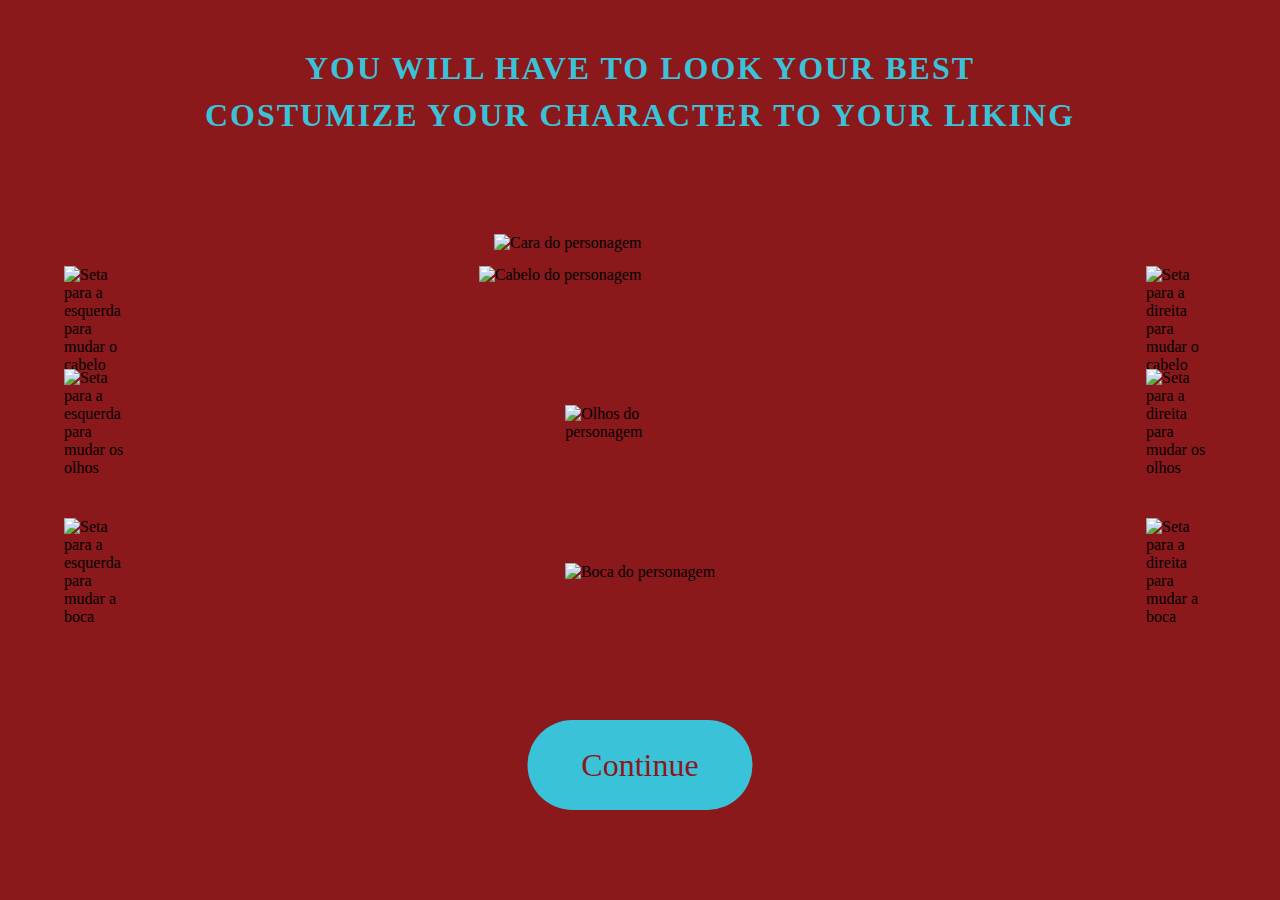
==== characterselection.html @ 5ad42a44 "Add files via upload" ====
<!DOCTYPE html>
<html>

<head>
    <meta charset="utf-8">
    <meta name="viewport" content="width=device-width">
    <title>You and the Chocolate Factory</title>
    <link rel="stylesheet" type="text/css" href="geral.css">
    <link rel="stylesheet" type="text/css" href="characterselection.css">
</head>

<body>
    <div class="corpo_costumizar">
        <div class="titulo">
            <h1> YOU WILL HAVE TO LOOK YOUR BEST</h1>
            <h1> COSTUMIZE YOUR CHARACTER TO YOUR LIKING </h1>
        </div>

        <div class="escolher_elementos">
            <img src="/images/cara.png" class="static" alt="Cara do personagem" id="escolher_cara">
            <div class="escolher_elementos1">
                <div class="escolher_cabelo chose">
                    <img src="/images/setal.png" class="static arrow" id="left_hair"
                        alt="Seta para a esquerda para mudar o cabelo">
                    <img src="/images/hair1.png" class="static" id="hair" alt="Cabelo do personagem">
                    <img src="/images/setad.png" class="static arrow" id="right_hair"
                        alt="Seta para a direita para mudar o cabelo">
                </div>

                <div class="escolher_olhos chose">
                    <img src="/images/setal.png" class="static arrow" id="left_eyes"
                        alt="Seta para a esquerda para mudar os olhos">
                    <img src="/images/eyes1.png" class="static" id="eyes" alt="Olhos do personagem">
                    <img src="/images/setad.png" class="static arrow" id="right_eyes"
                        alt="Seta para a direita para mudar os olhos">
                </div>

                <div class="escolher_boca chose">
                    <img src="/images/setal.png" class="static arrow" id="left_mouth"
                        alt="Seta para a esquerda para mudar a boca">
                    <img src="/images/mouth1.png" class="static" id="mouth" alt="Boca do personagem">
                    <img src="/images/setad.png" class="static arrow" id="right_mouth"
                        alt="Seta para a direita para mudar a boca">
                </div>
            </div>
        </div>
        <a href="openticket.html">
            <button id="botao_costumize">Continue</button>
        </a>
    </div>
</body>
<script src="./script.js"></script>
<script src="./characterselection.js"></script>
<script src="./navbar.js"></script>

</html>
---- geral.css ----
@font-face {
    font-family: Laughter;
    src: url(/fonts/LAUGHTER.otf);
}

html {
    font-family: Laughter;
}

.hidden {
    display: none;
}

.x,
.btn {
    cursor: pointer;
}

* {
    margin: 0px;
    overflow-x: hidden;
    overflow-y: hidden;
    user-select: none;
}

.bg {
    width: 100%;
    position: absolute;
    bottom: 0;
    left: 0;
    z-index: -1;
    filter: blur(3px);
}

.popup {
    width: 40%;
    height: auto;
    position: absolute;
    left: 50%;
    top: 50%;
    transform: translate(-50%, -50%);
}

.btn {
    position: absolute;
    left: 61%;
    bottom: 19%;
    transform: translate(-50%, 50%);
    width: 25vh;
    height: 8vh;
    border-radius: 0.5em;
    font-size: 2em;
    background-color: #ed1c24;
    color: #ffffff;
    border: none;
    font-family: Laughter;
}

.btn:hover {
    cursor: pointer;
    color: #ed1c24;
    background-color: #ffffff;
    border: 5px solid #ed1c24;
}

.x {
    width: 4%;
    height: auto;
    position: absolute;
    left: 66%;
    bottom: 82%;
    transform: translate(-50%, 50%);
}

.blur {
    filter: blur(8px);
}
---- characterselection.css ----
body {
    background-color: #8b181b;
}

.corpo_costumizar {
    margin: 50px;
    display: flex;
    flex-direction: column;
    align-items: center;
    gap: 100px;
    overflow: visible;
}

.titulo {
    display: flex;
    flex-direction: column;
    gap: 10px;
    align-items: center;
    color: #3ac3d8;
    letter-spacing: 2px;
}

.escolher_elementos {
    width: 90%;
    display: flex;
    flex-direction: column;
    align-items: center;
    margin: 0px 100px;

    gap: 0px;
    overflow: visible;
}

.escolher_elementos1 {
    width: 90%;
    display: flex;
    flex-direction: column;
    align-items: center;
    position: absolute;
    bottom: 40%;
    overflow: visible;
}

.escolher_cabelo {
    height: 400px;
    align-items: flex-start;
    position: relative;
    top: 38vh;
    overflow: visible;

}

#left_hair {
    width: 70px;
    height: auto;
}

#right_hair {
    width: 70px;
    height: auto;
}

#hair {
    width: 28%;
}

.escolher_olhos {
    align-items: center;
    position: relative;
    top: 5vh;
    overflow: visible;

}

#eyes {
    width: 13%;
}

#left_eyes {
    width: 70px;
    height: auto;
}

#right_eyes {
    width: 70px;
    height: auto;
}

.escolher_boca {
    align-items: center;
    position: relative;
    top: 9.5vh;
    overflow: visible;

}

#left_mouth {
    width: 70px;
    height: auto;
}

#right_mouth {
    width: 70px;
    height: auto;
}

#botao_costumize {
    width: 25vh;
    height: 10vh;
    border-radius: 4em;
    font-size: 2em;
    background-color: #3ac3d8;
    color: #8b181b;
    border: none;
    font-family: Laughter;
    position: absolute;
    bottom: 10%;
    left: 50%;
    transform: translate(-50%);
}


#botao_costumize:hover {
    color: #3ac3d8;
    background-color: #8b181b;
    border: 5px solid #3ac3d8;
    cursor: pointer;
}

.chose {
    width: 100%;
    display: flex;
    justify-content: space-between;
    flex-direction: row;
}

.arrow {
    cursor: pointer;
}

#escolher_cara {
    width: 27.5%;
}
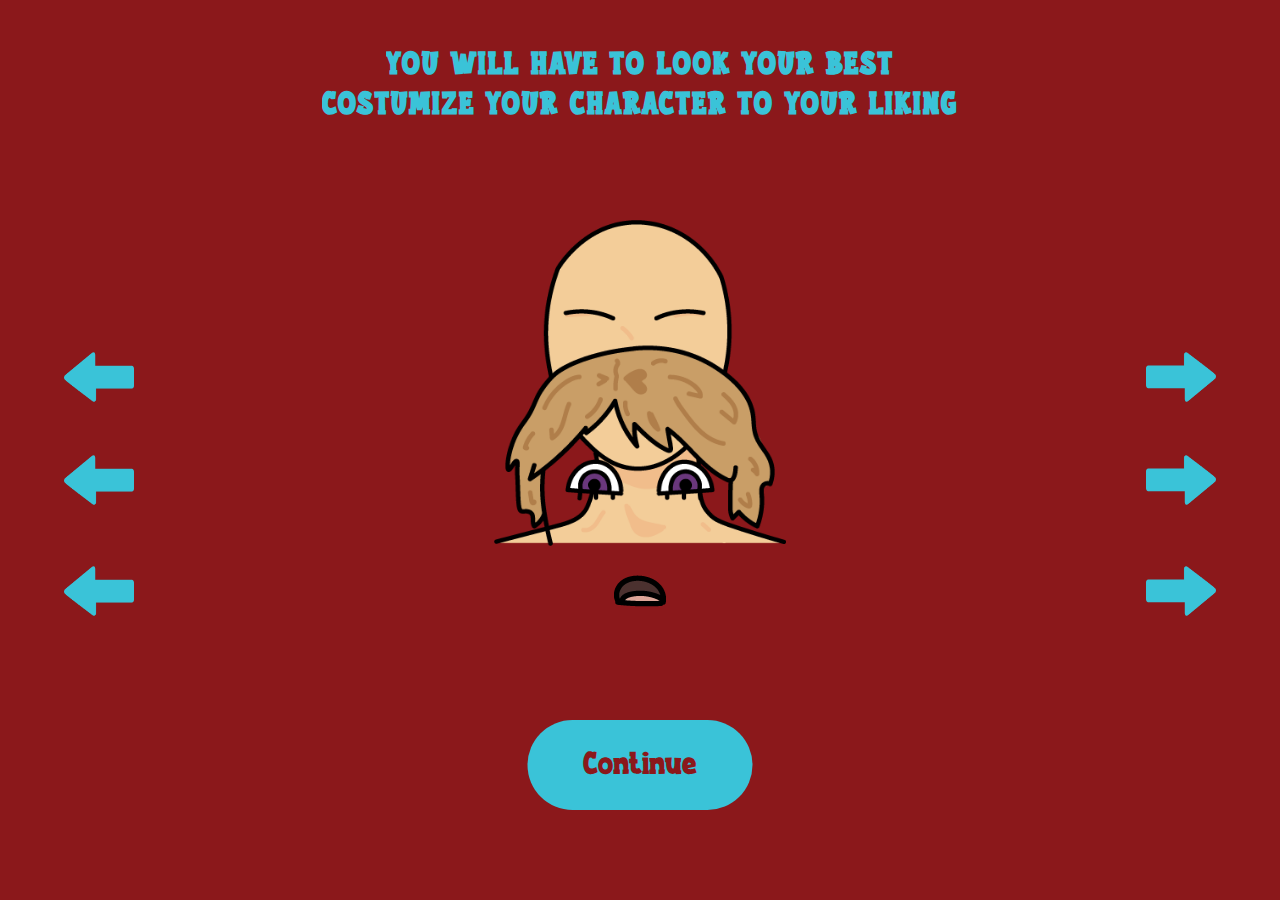
==== commit bcfa5e01: "Links corrigidos" ====
--- a/characterselection.html
+++ b/characterselection.html
@@ -17,29 +17,29 @@
         </div>
 
         <div class="escolher_elementos">
-            <img src="/images/cara.png" class="static" alt="Cara do personagem" id="escolher_cara">
+            <img src="./images/cara.png" class="static" alt="Cara do personagem" id="escolher_cara">
             <div class="escolher_elementos1">
                 <div class="escolher_cabelo chose">
-                    <img src="/images/setal.png" class="static arrow" id="left_hair"
+                    <img src="./images/setal.png" class="static arrow" id="left_hair"
                         alt="Seta para a esquerda para mudar o cabelo">
-                    <img src="/images/hair1.png" class="static" id="hair" alt="Cabelo do personagem">
-                    <img src="/images/setad.png" class="static arrow" id="right_hair"
+                    <img src="./images/hair1.png" class="static" id="hair" alt="Cabelo do personagem">
+                    <img src="./images/setad.png" class="static arrow" id="right_hair"
                         alt="Seta para a direita para mudar o cabelo">
                 </div>
 
                 <div class="escolher_olhos chose">
-                    <img src="/images/setal.png" class="static arrow" id="left_eyes"
+                    <img src="./images/setal.png" class="static arrow" id="left_eyes"
                         alt="Seta para a esquerda para mudar os olhos">
-                    <img src="/images/eyes1.png" class="static" id="eyes" alt="Olhos do personagem">
-                    <img src="/images/setad.png" class="static arrow" id="right_eyes"
+                    <img src="./images/eyes1.png" class="static" id="eyes" alt="Olhos do personagem">
+                    <img src="./images/setad.png" class="static arrow" id="right_eyes"
                         alt="Seta para a direita para mudar os olhos">
                 </div>
 
                 <div class="escolher_boca chose">
-                    <img src="/images/setal.png" class="static arrow" id="left_mouth"
+                    <img src="./images/setal.png" class="static arrow" id="left_mouth"
                         alt="Seta para a esquerda para mudar a boca">
-                    <img src="/images/mouth1.png" class="static" id="mouth" alt="Boca do personagem">
-                    <img src="/images/setad.png" class="static arrow" id="right_mouth"
+                    <img src="./images/mouth1.png" class="static" id="mouth" alt="Boca do personagem">
+                    <img src="./images/setad.png" class="static arrow" id="right_mouth"
                         alt="Seta para a direita para mudar a boca">
                 </div>
             </div>
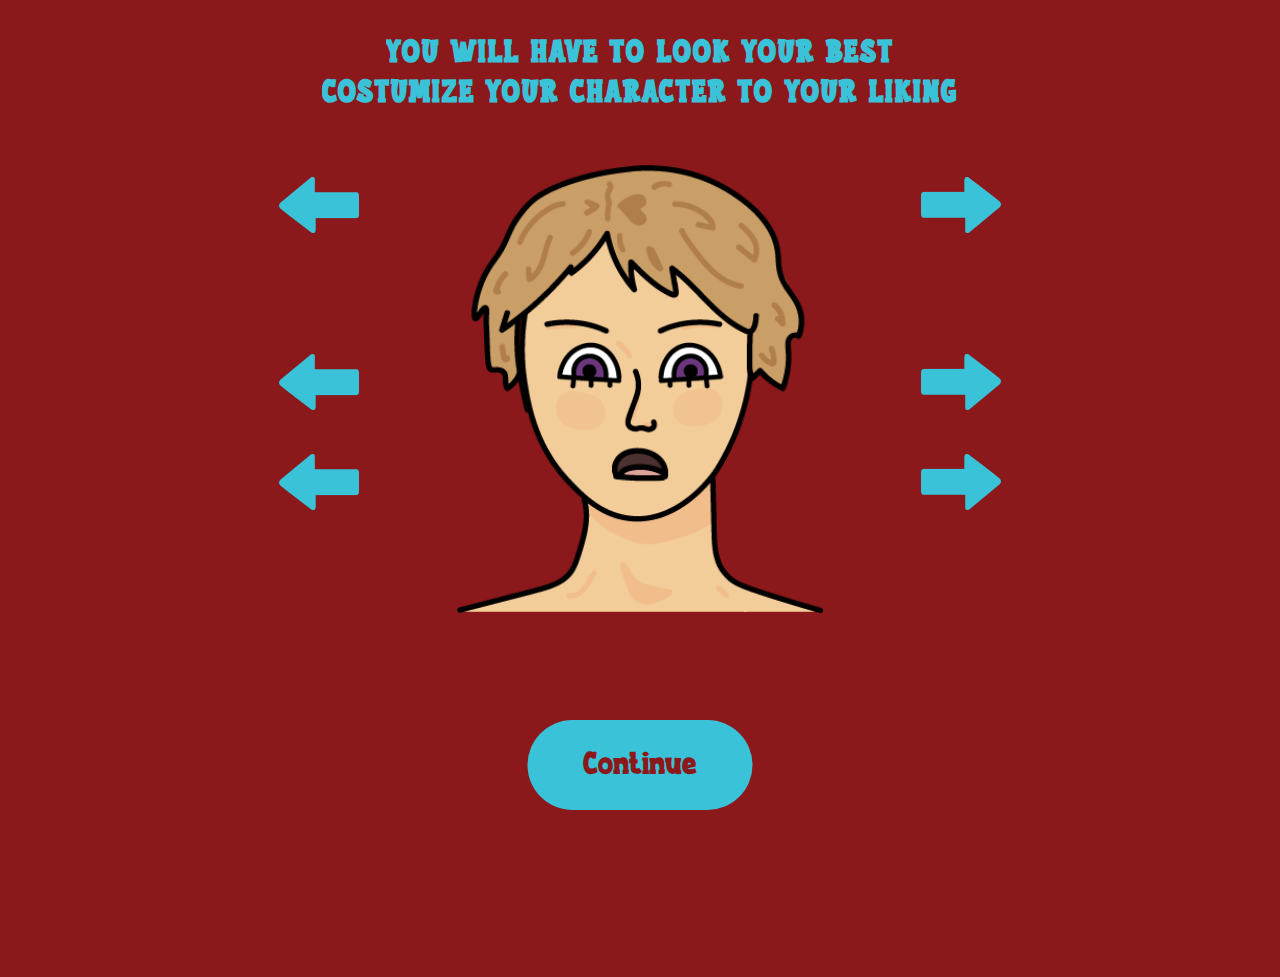
==== commit 7115c65b: "Responsivo" ====
--- a/characterselection.html
+++ b/characterselection.html
@@ -18,7 +18,6 @@
 
         <div class="escolher_elementos">
             <img src="./images/cara.png" class="static" alt="Cara do personagem" id="escolher_cara">
-            <div class="escolher_elementos1">
                 <div class="escolher_cabelo chose">
                     <img src="./images/setal.png" class="static arrow" id="left_hair"
                         alt="Seta para a esquerda para mudar o cabelo">
@@ -42,9 +41,8 @@
                     <img src="./images/setad.png" class="static arrow" id="right_mouth"
                         alt="Seta para a direita para mudar a boca">
                 </div>
-            </div>
         </div>
-        <a href="openticket.html">
+        <a href="openticket.html" id="botaodenext">
             <button id="botao_costumize">Continue</button>
         </a>
     </div>
--- a/geral.css
+++ b/geral.css
@@ -1,6 +1,6 @@
 @font-face {
     font-family: Laughter;
-    src: url(/fonts/LAUGHTER.otf);
+    src: url(./fonts/LAUGHTER.otf);
 }
 
 html {
@@ -29,7 +29,7 @@
     bottom: 0;
     left: 0;
     z-index: -1;
-    filter: blur(3px);
+    filter: blur(1px);
 }
 
 .popup {
@@ -74,4 +74,12 @@
 
 .blur {
     filter: blur(8px);
+}
+
+.obj {
+    filter: drop-shadow(0 0 10px white);
+}
+
+.obj:hover {
+    filter: drop-shadow(0 0 30px white);
 }--- a/characterselection.css
+++ b/characterselection.css
@@ -3,12 +3,13 @@
 }
 
 .corpo_costumizar {
-    margin: 50px;
+    padding: 3%;
     display: flex;
     flex-direction: column;
     align-items: center;
     gap: 100px;
     overflow: visible;
+    height: 100vh;
 }
 
 .titulo {
@@ -18,89 +19,57 @@
     align-items: center;
     color: #3ac3d8;
     letter-spacing: 2px;
+    overflow: visible;
 }
 
 .escolher_elementos {
-    width: 90%;
+    width: 100%;
     display: flex;
     flex-direction: column;
     align-items: center;
-    margin: 0px 100px;
+    gap: 0px;
+    overflow: visible;  
+    position: relative;
+}
 
-    gap: 0px;
+.escolher_cabelo {
+    align-items: flex-start;
+    position: absolute;
+    top: -4.8vh;
     overflow: visible;
 }
 
-.escolher_elementos1 {
-    width: 90%;
-    display: flex;
-    flex-direction: column;
-    align-items: center;
+#hair {
+    height: 50vh;
+    width: auto;
+}
+
+.escolher_olhos {
+    align-items: flex-start;
     position: absolute;
-    bottom: 40%;
+    top: 14.8vh;
     overflow: visible;
 }
 
-.escolher_cabelo {
-    height: 400px;
-    align-items: flex-start;
-    position: relative;
-    top: 38vh;
-    overflow: visible;
-
-}
-
-#left_hair {
-    width: 70px;
-    height: auto;
-}
-
-#right_hair {
-    width: 70px;
-    height: auto;
-}
-
-#hair {
-    width: 28%;
-}
-
-.escolher_olhos {
-    align-items: center;
-    position: relative;
-    top: 5vh;
-    overflow: visible;
-
-}
-
 #eyes {
-    width: 13%;
-}
-
-#left_eyes {
-    width: 70px;
-    height: auto;
-}
-
-#right_eyes {
-    width: 70px;
-    height: auto;
+    height: 5.3vh;
+    width: auto;
 }
 
 .escolher_boca {
-    align-items: center;
-    position: relative;
-    top: 9.5vh;
+    align-items: flex-start;
+    position: absolute;
+    top: 26vh;
     overflow: visible;
-
 }
 
-#left_mouth {
-    width: 70px;
-    height: auto;
+#mouth {
+    height: 5vh;
+    width: auto;
 }
 
-#right_mouth {
-    width: 70px;
+#right_mouth, #left_mouth, #right_eyes, #left_eyes, #left_hair, #right_hair {
+    width: 80px;
     height: auto;
 }
 
@@ -128,7 +97,7 @@
 }
 
 .chose {
-    width: 100%;
+    width: 60%;
     display: flex;
     justify-content: space-between;
     flex-direction: row;
@@ -139,5 +108,6 @@
 }
 
 #escolher_cara {
-    width: 27.5%;
+    height: 45vh;
+    width: auto;
 }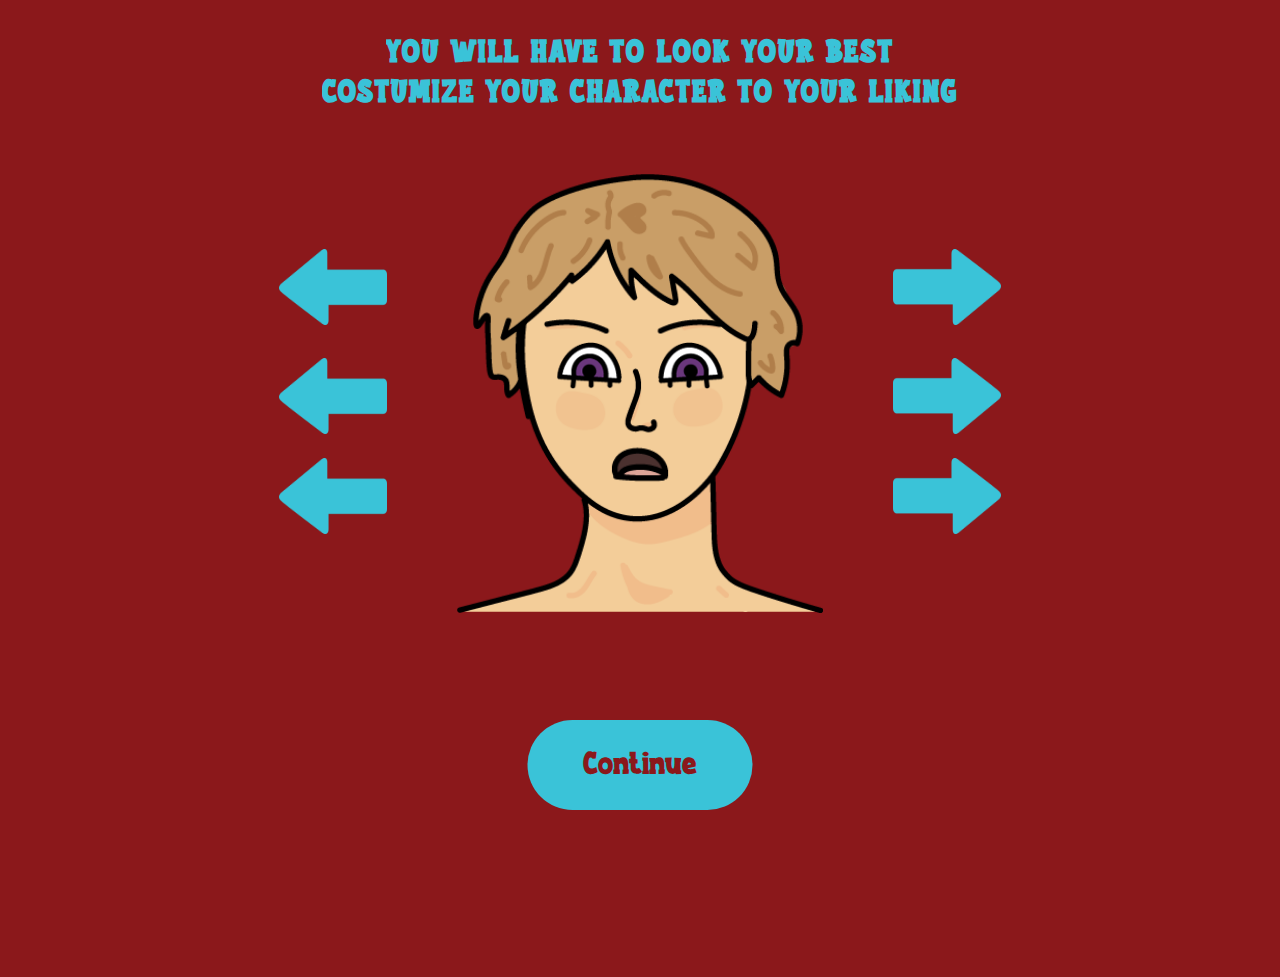
==== commit 45e644cf: "navbar e character selection" ====
--- a/characterselection.html
+++ b/characterselection.html
@@ -10,6 +10,7 @@
 </head>
 
 <body>
+    <nav id="navbar"></nav>
     <div class="corpo_costumizar">
         <div class="titulo">
             <h1> YOU WILL HAVE TO LOOK YOUR BEST</h1>
@@ -21,7 +22,7 @@
                 <div class="escolher_cabelo chose">
                     <img src="./images/setal.png" class="static arrow" id="left_hair"
                         alt="Seta para a esquerda para mudar o cabelo">
-                    <img src="./images/hair1.png" class="static" id="hair" alt="Cabelo do personagem">
+                    <img class="static" id="hair" alt="Cabelo do personagem">
                     <img src="./images/setad.png" class="static arrow" id="right_hair"
                         alt="Seta para a direita para mudar o cabelo">
                 </div>
@@ -29,7 +30,7 @@
                 <div class="escolher_olhos chose">
                     <img src="./images/setal.png" class="static arrow" id="left_eyes"
                         alt="Seta para a esquerda para mudar os olhos">
-                    <img src="./images/eyes1.png" class="static" id="eyes" alt="Olhos do personagem">
+                    <img class="static" id="eyes" alt="Olhos do personagem">
                     <img src="./images/setad.png" class="static arrow" id="right_eyes"
                         alt="Seta para a direita para mudar os olhos">
                 </div>
@@ -37,7 +38,7 @@
                 <div class="escolher_boca chose">
                     <img src="./images/setal.png" class="static arrow" id="left_mouth"
                         alt="Seta para a esquerda para mudar a boca">
-                    <img src="./images/mouth1.png" class="static" id="mouth" alt="Boca do personagem">
+                    <img class="static" id="mouth" alt="Boca do personagem">
                     <img src="./images/setad.png" class="static arrow" id="right_mouth"
                         alt="Seta para a direita para mudar a boca">
                 </div>
--- a/characterselection.css
+++ b/characterselection.css
@@ -32,23 +32,31 @@
     position: relative;
 }
 
+#escolher_cara {
+    height: 45vh;
+    width: auto;
+}
+
+.chose {
+    width: 60%;
+    display: flex;
+    justify-content: space-between;
+    flex-direction: row;
+}
+
 .escolher_cabelo {
-    align-items: flex-start;
     position: absolute;
-    top: -4.8vh;
-    overflow: visible;
+    top: -3.8vh;
 }
 
 #hair {
-    height: 50vh;
+    height: 49.5vh;
     width: auto;
 }
 
 .escolher_olhos {
-    align-items: flex-start;
     position: absolute;
     top: 14.8vh;
-    overflow: visible;
 }
 
 #eyes {
@@ -57,10 +65,8 @@
 }
 
 .escolher_boca {
-    align-items: flex-start;
     position: absolute;
     top: 26vh;
-    overflow: visible;
 }
 
 #mouth {
@@ -68,9 +74,14 @@
     width: auto;
 }
 
-#right_mouth, #left_mouth, #right_eyes, #left_eyes, #left_hair, #right_hair {
-    width: 80px;
-    height: auto;
+.arrow {
+    height: 12vh;
+    width: auto;
+    cursor: pointer;
+}
+
+#left_hair, #right_hair {
+    padding-top: 6.5vh;
 }
 
 #botao_costumize {
@@ -96,18 +107,6 @@
     cursor: pointer;
 }
 
-.chose {
-    width: 60%;
-    display: flex;
-    justify-content: space-between;
-    flex-direction: row;
-}
-
-.arrow {
-    cursor: pointer;
-}
-
-#escolher_cara {
-    height: 45vh;
-    width: auto;
+#navbar {
+    display: none;
 }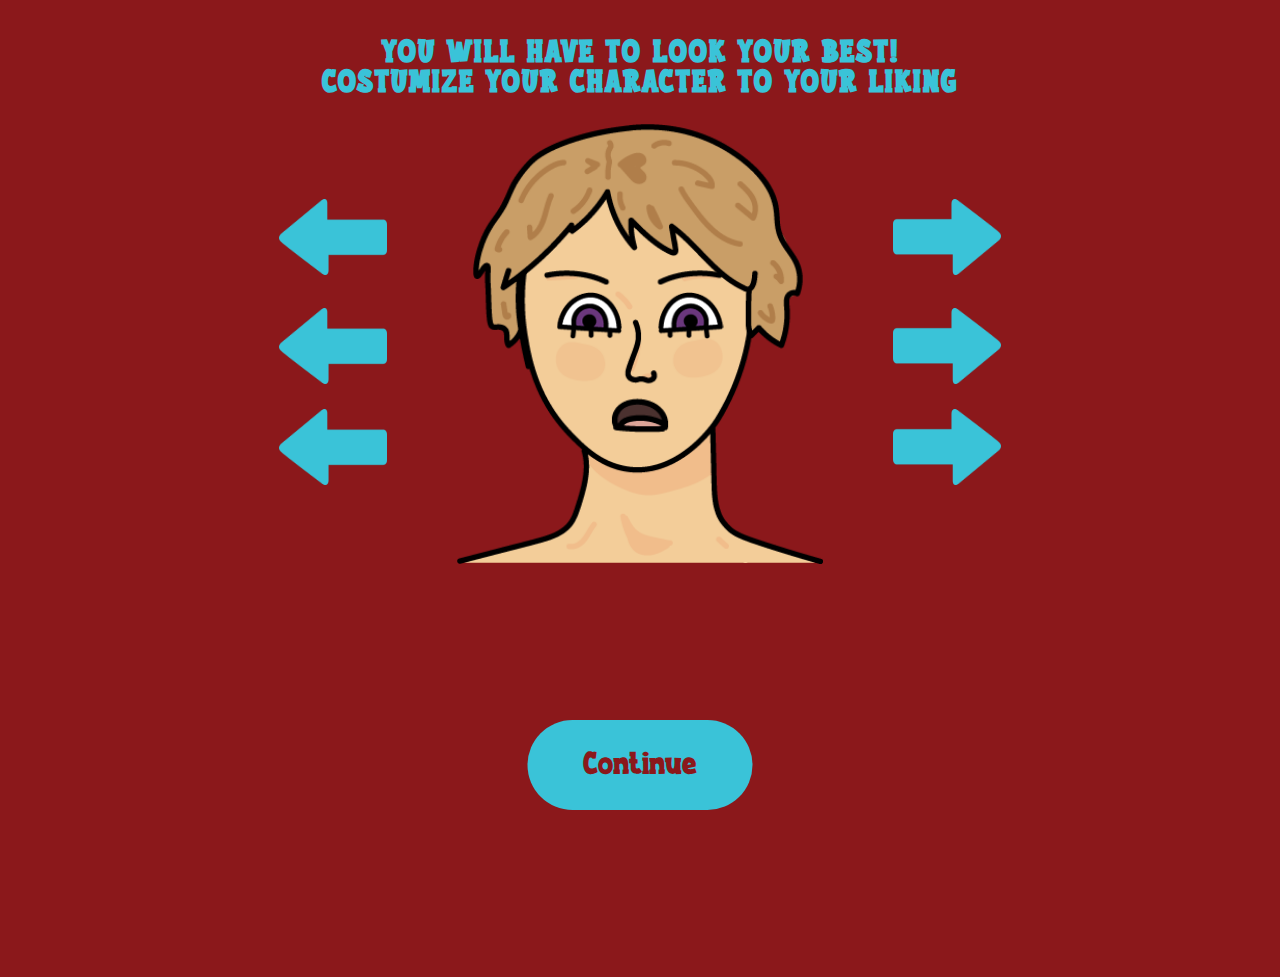
==== commit ee68f6bd: "popups" ====
--- a/characterselection.html
+++ b/characterselection.html
@@ -13,7 +13,7 @@
     <nav id="navbar"></nav>
     <div class="corpo_costumizar">
         <div class="titulo">
-            <h1> YOU WILL HAVE TO LOOK YOUR BEST</h1>
+            <h1> YOU WILL HAVE TO LOOK YOUR BEST!</h1>
             <h1> COSTUMIZE YOUR CHARACTER TO YOUR LIKING </h1>
         </div>
 
--- a/geral.css
+++ b/geral.css
@@ -32,24 +32,28 @@
     filter: blur(1px);
 }
 
+.popupdiv {
+    position: relative;
+    width: 40%;
+    height: 40%;
+    left: 75%;
+    transform: translate(-50%);
+}
+
 .popup {
-    width: 40%;
+    width: 100%;
     height: auto;
-    position: absolute;
-    left: 50%;
-    top: 50%;
-    transform: translate(-50%, -50%);
 }
 
 .btn {
     position: absolute;
-    left: 61%;
-    bottom: 19%;
-    transform: translate(-50%, 50%);
-    width: 25vh;
-    height: 8vh;
+    right: 49%;
+    bottom: 15%;
+    transform: translate(50%);
+    width: 25%;
+    height: 10%;
     border-radius: 0.5em;
-    font-size: 2em;
+    font-size: 1.2em;
     background-color: #ed1c24;
     color: #ffffff;
     border: none;
@@ -60,7 +64,7 @@
     cursor: pointer;
     color: #ed1c24;
     background-color: #ffffff;
-    border: 5px solid #ed1c24;
+    border: 3px solid #ed1c24;
 }
 
 .x {
--- a/characterselection.css
+++ b/characterselection.css
@@ -4,25 +4,17 @@
 
 .corpo_costumizar {
     padding: 3%;
-    display: flex;
-    flex-direction: column;
-    align-items: center;
-    gap: 100px;
-    overflow: visible;
     height: 100vh;
 }
 
 .titulo {
-    display: flex;
-    flex-direction: column;
-    gap: 10px;
-    align-items: center;
+    text-align: center;
     color: #3ac3d8;
     letter-spacing: 2px;
-    overflow: visible;
 }
 
 .escolher_elementos {
+    margin-top: 5%;
     width: 100%;
     display: flex;
     flex-direction: column;
